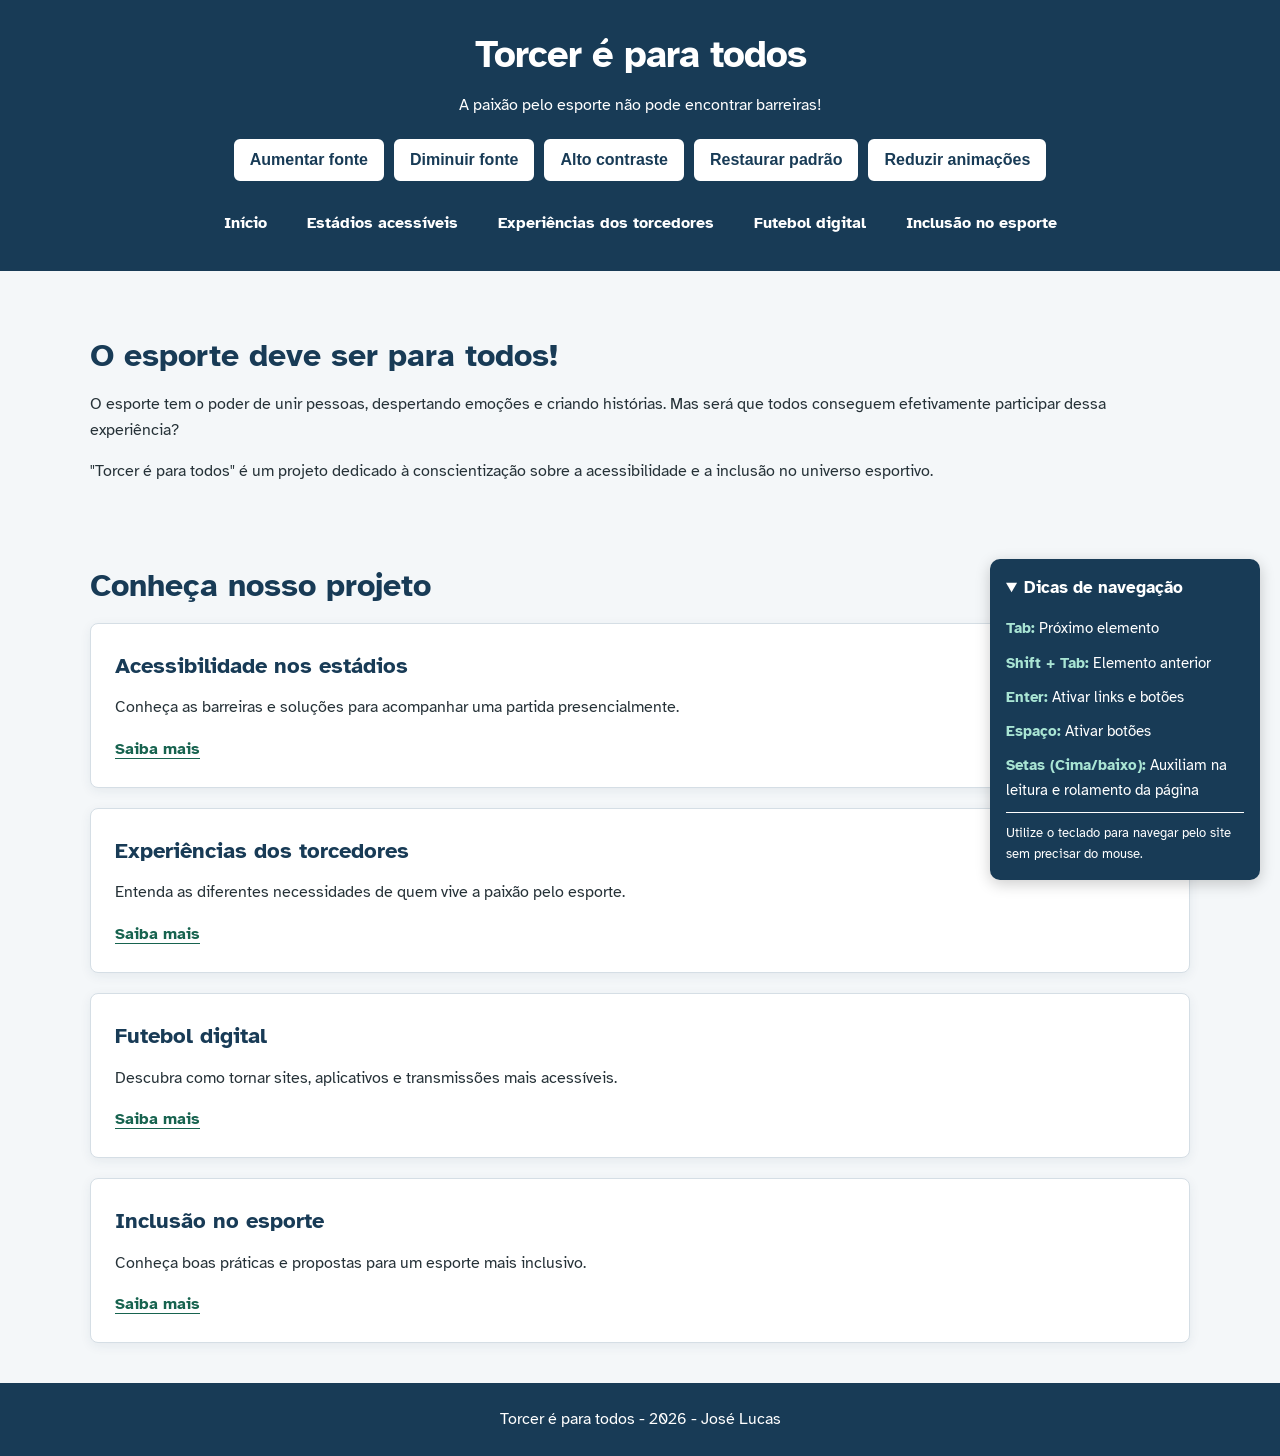
==== index.html @ 879877d7 "Add files via upload" ====
<!DOCTYPE html>
<html lang="pt-BR">
<head>
    <meta charset="UTF-8">
    <meta name="viewport" content="width=device-width, initial-scale=1.0">
    <link rel="stylesheet" href="style.css">
    <link rel="preconnect" href="https://fonts.googleapis.com"> <!-- Fonte criada para ajudar na diferenciação de caracteres-->
    <link rel="preconnect" href="https://fonts.gstatic.com" crossorigin>
    <link href="https://fonts.googleapis.com/css2?family=Atkinson+Hyperlegible:wght@400;700&display=swap" rel="stylesheet">
    <title>Torcer é para todos</title>

</head>

<body>

    <a href="#conteudo" class="skip-link">
        Pular para o conteúdo
    </a>

    <header>
        <h1>Torcer é para todos</h1>
        <p>A paixão pelo esporte não pode encontrar barreiras!</p>

            <div class="controles-acessibilidade"
            aria-label="Controles de acessibilidade">

            <button type="button" id="aumentar-fonte">
                Aumentar fonte
            </button>

            <button type="button" id="diminuir-fonte">
                Diminuir fonte
            </button>

            <button type="button" id="alto-contraste"
                aria-pressed="false">
                Alto contraste
            </button>

            <button type="button" id="restaurar">
                Restaurar padrão
            </button>

            <button type="button" id="reduzir-animacoes"
                aria-pressed="false">
                Reduzir animações
            </button>
            </div>


        <nav aria-label="Navegação principal">
            <ul>
                <li><a href="index.html">Início</a></li>
                <li><a href="estadios.html">Estádios acessíveis</a></li>
                <li><a href="experiencias.html">Experiências dos torcedores</a></li>
                <li><a href="futebol-digital.html">Futebol digital</a></li>
                <li><a href="inclusao.html">Inclusão no esporte</a></li>
            </ul>
        </nav>
    </header>

    <main id="conteudo">

        <section>
            <h2>O esporte deve ser para todos!</h2>

            <p>
                O esporte tem o poder de unir pessoas,
                despertando emoções e criando histórias.
                Mas será que todos conseguem efetivamente
                participar dessa experiência?
            </p>

            <p>
                "Torcer é para todos" é um projeto dedicado
                à conscientização sobre a acessibilidade
                e a inclusão no universo esportivo.
            </p>
        </section>

        <section>
            <h2>Conheça nosso projeto</h2>

            <article>
                <h3>Acessibilidade nos estádios</h3>
                <p>Conheça as barreiras e soluções para
                acompanhar uma partida presencialmente.</p>
                <a href="estadios.html">Saiba mais</a>
            </article>

            <article>
                <h3>Experiências dos torcedores</h3>
                <p>Entenda as diferentes necessidades
                de quem vive a paixão pelo esporte.</p>
                <a href="experiencias.html">Saiba mais</a>
            </article>

            <article>
                <h3>Futebol digital</h3>
                <p>Descubra como tornar sites, aplicativos
                e transmissões mais acessíveis.</p>
                <a href="futebol-digital.html">Saiba mais</a>
            </article>

            <article>
                <h3>Inclusão no esporte</h3>
                <p>Conheça boas práticas e propostas
                para um esporte mais inclusivo.</p>
                <a href="inclusao.html">Saiba mais</a>
            </article>

        </section>

    </main>
    <details class="dicas-teclado" open>

    <summary>
        <span> Dicas de navegação</span>
    </summary>

    <div class="conteudo-dicas">

        <p>
            <strong>Tab:</strong>
            Próximo elemento
        </p>

        <p>
            <strong>Shift + Tab:</strong>
            Elemento anterior
        </p>

        <p>
            <strong>Enter:</strong>
            Ativar links e botões
        </p>

        <p>
            <strong>Espaço:</strong>
            Ativar botões
        </p>

        <p>
            <strong>Setas (Cima/baixo):</strong>
            Auxiliam na leitura e rolamento da página
        </p>

        <p class="aviso-dicas">
            Utilize o teclado para navegar pelo site
            sem precisar do mouse.
        </p>

    </div>

</details>
    <footer>
        <p>Torcer é para todos - 2026 - José Lucas</p>
    </footer>
<script src="js/script.js/script.js"></script>
</body>
</html>
---- style.css ----
/* =================================
   1. CONFIGURAÇÕES GERAIS
================================= */

* {
    margin: 0;
    padding: 0;
    box-sizing: border-box;
}

body {
    font-family: 'Atkinson Hyperlegible', Arial, sans-serif;    background-color: #F4F7F9;
    color: #263238;
    font-size: 16px;
    line-height: 1.6;
}

/* =================================
   2. CABEÇALHO
================================= */

header {
    background-color: #183B56;
    color: #FFFFFF;
    padding: 24px;
    text-align: center;
}

header h1 {
    margin-bottom: 8px;
    font-size: 2rem;
}

header p {
    margin-bottom: 20px;
}

/* =================================
   3. MENU DE NAVEGAÇÃO
================================= */

nav ul {
    list-style: none;
    display: flex;
    justify-content: center;
    flex-wrap: wrap;
    gap: 12px;
}

nav a {
    display: inline-block;
    color: #FFFFFF;
    text-decoration: none;
    padding: 10px 14px;
    border-radius: 6px;
    font-weight: bold;
}

nav a:hover {
    background-color: #FFFFFF;
    color: #183B56;
}

/* =================================
   4. LINK PARA PULAR AO CONTEÚDO
================================= */

body > a:first-of-type {
    position: absolute;
    top: -100px;
    left: 12px;
    background-color: #FFFFFF;
    color: #183B56;
    padding: 12px;
    z-index: 10;
}

body > a:first-of-type:focus {
    top: 12px;
}

/* =================================
   5. CONTEÚDO PRINCIPAL
================================= */

main {
    width: 90%;
    max-width: 1100px;
    margin: 40px auto;
}

section {
    margin-bottom: 40px;
}

h2 {
    color: #183B56;
    font-size: 1.8rem;
    margin-bottom: 16px;
}

h3 {
    color: #183B56;
    font-size: 1.3rem;
    margin-bottom: 12px;
}

p {
    margin-bottom: 16px;
}

/* =================================
   6. ARTIGOS
================================= */

article {
    background-color: #FFFFFF;
    padding: 24px;
    margin-bottom: 20px;
    border-radius: 8px;
    border: 1px solid #D5DEE5;
}

/* =================================
   7. IMAGENS E LEGENDAS
================================= */

figure {
    margin: 20px 0;
}

figure img {
    display: block;
    max-width: 100%;
    height: auto;
    border-radius: 8px;
}

figcaption {
    margin-top: 8px;
    font-size: 0.9rem;
    color: #455A64;
}

/* =================================
   8. LINKS E FOCO DO TECLADO
================================= */

a {
    color: #17634F;
}

a:hover {
    text-decoration: underline;
}


/* ACESSIBILIDADE POR TECLADO */


/* DESTAQUE DE FOCO PARA NAVEGAÇÃO POR TECLADO */

a:focus-visible,
button:focus-visible,
input:focus-visible,
select:focus-visible,
textarea:focus-visible {
    outline: 3px solid #287A68;
    outline-offset: 4px;
    border-radius: 4px;
}

/* Destaque especial para os controles de acessibilidade */
.controles-acessibilidade button:focus-visible {
    outline: 4px solid #FFFFFF;
    outline-offset: 3px;
    box-shadow: 0 0 0 7px #183B56;
}


/* =================================
   9. RODAPÉ
================================= */

footer {
    background-color: #183B56;
    color: #FFFFFF;
    text-align: center;
    padding: 24px;
}

footer p {
    margin-bottom: 0;
}

/* =================================
   10. ADAPTAÇÃO PARA CELULARES
================================= */

@media (max-width: 600px) {

    header {
        padding: 20px 12px;
    }

    header h1 {
        font-size: 1.6rem;
    }

    nav ul {
        flex-direction: column;
        align-items: stretch;
    }

    nav a {
        display: block;
    }

    main {
        width: 92%;
        margin: 24px auto;
    }

    article {
        padding: 18px;
    }


}
header h1 {
    font-size: 2.4rem;
    letter-spacing: -1px;
}

h2 {
    font-size: 2rem;
    line-height: 1.3;
}

h3 {
    font-size: 1.4rem;
}

/* =================================
   11. IDENTIDADE VISUAL DOS CARTÕES
================================= */

article {
    box-shadow: 0 3px 12px rgba(24, 59, 86, 0.07);
    transition: transform 0.2s ease, box-shadow 0.2s ease;
}

article:hover {
    transform: translateY(-3px);
    box-shadow: 0 6px 18px rgba(24, 59, 86, 0.12);
}

/* =================================
   12. LINKS MAIS VISÍVEIS
================================= */

a {
    font-weight: 600;
    text-underline-offset: 4px;
}

/* =================================
   13. MELHOR ORGANIZAÇÃO DO TEXTO
================================= */

main > section:first-child {
    padding: 24px 0;
}

section > article p:last-child {
    margin-bottom: 0;
}

/* =================================
   14. RESPEITO ÀS PREFERÊNCIAS
================================= */

@media (prefers-reduced-motion: reduce) {
    *,
    *::before,
    *::after {
        scroll-behavior: auto !important;
        transition-duration: 0.01ms !important;
        animation-duration: 0.01ms !important;
    }
}

/* CONTROLES DE ACESSIBILIDADE */

.controles-acessibilidade {
    display: flex;
    justify-content: center;
    flex-wrap: wrap;
    gap: 10px;
    margin-bottom: 20px;
}

.controles-acessibilidade button {
    background-color: #FFFFFF;
    color: #183B56;
    border: 2px solid #FFFFFF;
    border-radius: 6px;
    padding: 10px 14px;
    font-size: 1rem;
    font-weight: bold;
    cursor: pointer;
}

.controles-acessibilidade button:hover {
    background-color: #DCEBE7;
}

.controles-acessibilidade button:focus-visible {
    outline: 3px solid #FFFFFF;
    outline-offset: 4px;
}

/* =================================
   MODO DE ALTO CONTRASTE
================================= */

body.alto-contraste {
    background-color: #000000;
    color: #FFFFFF;
}

body.alto-contraste header,
body.alto-contraste footer {
    background-color: #000000;
    color: #FFFFFF;
    border-bottom: 2px solid #FFFF00;
}

body.alto-contraste h1,
body.alto-contraste h2,
body.alto-contraste h3 {
    color: #FFFF00;
}

body.alto-contraste article {
    background-color: #000000;
    color: #FFFFFF;
    border: 2px solid #FFFF00;
}

body.alto-contraste a {
    color: #FFFF00;
}

body.alto-contraste nav a {
    color: #FFFFFF;
}

body.alto-contraste nav a:hover {
    background-color: #FFFF00;
    color: #000000;
}

body.alto-contraste .controles-acessibilidade button {
    background-color: #000000;
    color: #FFFF00;
    border: 2px solid #FFFF00;
}

body.alto-contraste figcaption {
    color: #FFFFFF;
}

/* REDUÇÃO DE ANIMAÇÕES */

body.reduzir-animacoes *,
body.reduzir-animacoes *::before,
body.reduzir-animacoes *::after {
    animation: none !important;
    transition: none !important;
    scroll-behavior: auto !important;
}


/* =================================
   15. DICAS DE NAVEGAÇÃO
================================= */

.dicas-teclado {
    position: fixed;
    right: 20px;
    bottom: 20px;
    width: 270px;
    background-color: #183B56;
    color: #FFFFFF;
    border-radius: 10px;
    padding: 16px;
    box-shadow: 0 4px 15px rgba(0, 0, 0, 0.2);
    z-index: 100;
}

.dicas-teclado summary {
    cursor: pointer;
    font-weight: bold;
    font-size: 1.05rem;
}

.conteudo-dicas {
    margin-top: 14px;
}

.conteudo-dicas p {
    margin-bottom: 10px;
    font-size: 0.95rem;
}

.conteudo-dicas strong {
    color: #A9E5D4;
}

.conteudo-dicas .aviso-dicas {
    font-size: 0.8rem;
    margin-bottom: 0;
    border-top: 1px solid #FFFFFF;
    padding-top: 10px;
}

.dicas-teclado summary:focus-visible {
    outline: 3px solid #FFFFFF;
    outline-offset: 5px;
    border-radius: 3px;
}

/* Em telas pequenas, a caixa não fica sobre o conteúdo */
@media (max-width: 600px) {
    .dicas-teclado {
        position: static;
        width: 90%;
        margin: 20px auto;
    }
}
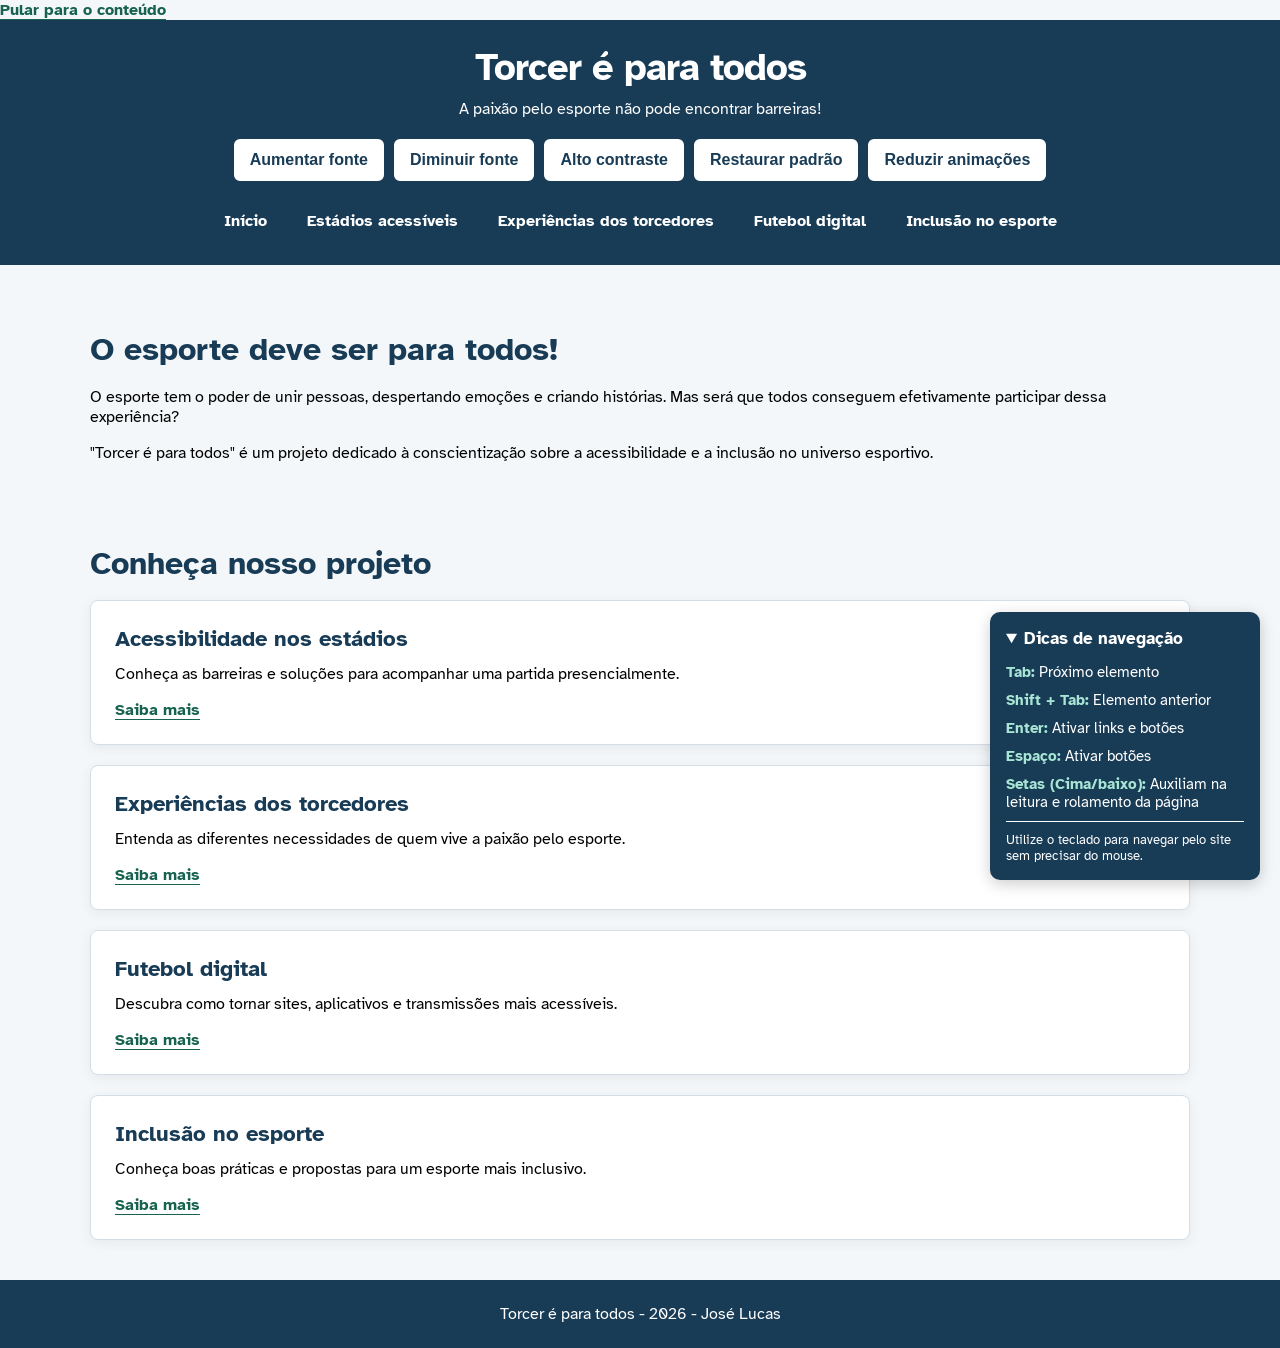
==== commit 363aa657: "Fix HTML structure and script source path" ====
--- a/index.html
+++ b/index.html
@@ -156,6 +156,6 @@
     <footer>
         <p>Torcer é para todos - 2026 - José Lucas</p>
     </footer>
-<script src="js/script.js/script.js"></script>
+<script src=""js/script.js/script.js""></script>
 </body>
-</html>+</html>
--- a/style.css
+++ b/style.css
@@ -1,24 +1,17 @@
-
-/* =================================
-   1. CONFIGURAÇÕES GERAIS
-================================= */
 
 * {
     margin: 0;
     padding: 0;
     box-sizing: border-box;
 }
-
 body {
-    font-family: 'Atkinson Hyperlegible', Arial, sans-serif;    background-color: #F4F7F9;
+    font-family: 'Atkinson Hyperlegible', Arial, sans-serif;    background-color: #F4F7F9; /* fonte desenvolvida visandk maximizar a legibilidade e o reconhecimento de caracteres para leitores com baixa visão
     color: #263238;
     font-size: 16px;
     line-height: 1.6;
 }
 
-/* =================================
-   2. CABEÇALHO
-================================= */
+/* cabeçalho */
 
 header {
     background-color: #183B56;
@@ -36,9 +29,7 @@
     margin-bottom: 20px;
 }
 
-/* =================================
-   3. MENU DE NAVEGAÇÃO
-================================= */
+/* menu  */
 
 nav ul {
     list-style: none;
@@ -62,27 +53,34 @@
     color: #183B56;
 }
 
-/* =================================
-   4. LINK PARA PULAR AO CONTEÚDO
-================================= */
+/* link do pular para conteúdo*/
 
 body > a:first-of-type {
     position: absolute;
-    top: -100px;
+    top: 10px;
     left: 12px;
-    background-color: #FFFFFF;
-    color: #183B56;
-    padding: 12px;
-    z-index: 10;
+    background-color: #183B56;
+    color: #FFFFFF;
+    padding: 8px 12px;
+    border-radius: 6px;
+    font-weight: bold;
+    z-index: 999;
+    opacity: 0.55;
+    text-decoration: none;
+    transition: opacity 0.2s ease;
+}
+
+body > a:first-of-type:hover {
+    opacity: 1;
 }
 
 body > a:first-of-type:focus {
-    top: 12px;
-}
-
-/* =================================
-   5. CONTEÚDO PRINCIPAL
-================================= */
+    opacity: 1;
+    outline: 3px solid #287A68;
+    outline-offset: 3px;
+}
+
+/* conteúdo */
 
 main {
     width: 90%;
@@ -110,9 +108,7 @@
     margin-bottom: 16px;
 }
 
-/* =================================
-   6. ARTIGOS
-================================= */
+/* conteúdos separados */
 
 article {
     background-color: #FFFFFF;
@@ -122,9 +118,7 @@
     border: 1px solid #D5DEE5;
 }
 
-/* =================================
-   7. IMAGENS E LEGENDAS
-================================= */
+/* imagens e legendas */
 
 figure {
     margin: 20px 0;
@@ -143,9 +137,7 @@
     color: #455A64;
 }
 
-/* =================================
-   8. LINKS E FOCO DO TECLADO
-================================= */
+/* links */
 
 a {
     color: #17634F;
@@ -156,10 +148,8 @@
 }
 
 
-/* ACESSIBILIDADE POR TECLADO */
-
-
-/* DESTAQUE DE FOCO PARA NAVEGAÇÃO POR TECLADO */
+/* teclado acessível */
+
 
 a:focus-visible,
 button:focus-visible,
@@ -171,7 +161,7 @@
     border-radius: 4px;
 }
 
-/* Destaque especial para os controles de acessibilidade */
+/* Destaque  para os controles de acessibilidade */
 .controles-acessibilidade button:focus-visible {
     outline: 4px solid #FFFFFF;
     outline-offset: 3px;
@@ -179,9 +169,7 @@
 }
 
 
-/* =================================
-   9. RODAPÉ
-================================= */
+/* footer */
 
 footer {
     background-color: #183B56;
@@ -194,9 +182,7 @@
     margin-bottom: 0;
 }
 
-/* =================================
-   10. ADAPTAÇÃO PARA CELULARES
-================================= */
+/* responsividade pro celular */
 
 @media (max-width: 600px) {
 
@@ -242,9 +228,6 @@
     font-size: 1.4rem;
 }
 
-/* =================================
-   11. IDENTIDADE VISUAL DOS CARTÕES
-================================= */
 
 article {
     box-shadow: 0 3px 12px rgba(24, 59, 86, 0.07);
@@ -256,18 +239,13 @@
     box-shadow: 0 6px 18px rgba(24, 59, 86, 0.12);
 }
 
-/* =================================
-   12. LINKS MAIS VISÍVEIS
-================================= */
 
 a {
     font-weight: 600;
     text-underline-offset: 4px;
 }
 
-/* =================================
-   13. MELHOR ORGANIZAÇÃO DO TEXTO
-================================= */
+/* organização do texto */
 
 main > section:first-child {
     padding: 24px 0;
@@ -277,9 +255,7 @@
     margin-bottom: 0;
 }
 
-/* =================================
-   14. RESPEITO ÀS PREFERÊNCIAS
-================================= */
+/* preferências do usuário */
 
 @media (prefers-reduced-motion: reduce) {
     *,
@@ -291,7 +267,7 @@
     }
 }
 
-/* CONTROLES DE ACESSIBILIDADE */
+/* controles d acessibilidade */
 
 .controles-acessibilidade {
     display: flex;
@@ -321,9 +297,7 @@
     outline-offset: 4px;
 }
 
-/* =================================
-   MODO DE ALTO CONTRASTE
-================================= */
+/* modo alto contraste */
 
 body.alto-contraste {
     background-color: #000000;
@@ -372,7 +346,7 @@
     color: #FFFFFF;
 }
 
-/* REDUÇÃO DE ANIMAÇÕES */
+/* redução de animação */
 
 body.reduzir-animacoes *,
 body.reduzir-animacoes *::before,
@@ -383,9 +357,7 @@
 }
 
 
-/* =================================
-   15. DICAS DE NAVEGAÇÃO
-================================= */
+/* orientação pra navegação */
 
 .dicas-teclado {
     position: fixed;
@@ -432,11 +404,28 @@
     border-radius: 3px;
 }
 
-/* Em telas pequenas, a caixa não fica sobre o conteúdo */
+/* responsididade da caixa de orientação */
 @media (max-width: 600px) {
     .dicas-teclado {
         position: static;
         width: 90%;
         margin: 20px auto;
     }
-}+}
+
+/* efeito na imagem */
+figure img {
+    transition: transform 0.3s ease;
+}
+
+figure img:hover {
+    transform: scale(1.03);
+}
+
+.reduzir-animacoes figure img {
+    transition: none;
+}
+
+.reduzir-animacoes figure img:hover {
+    transform: none;
+}
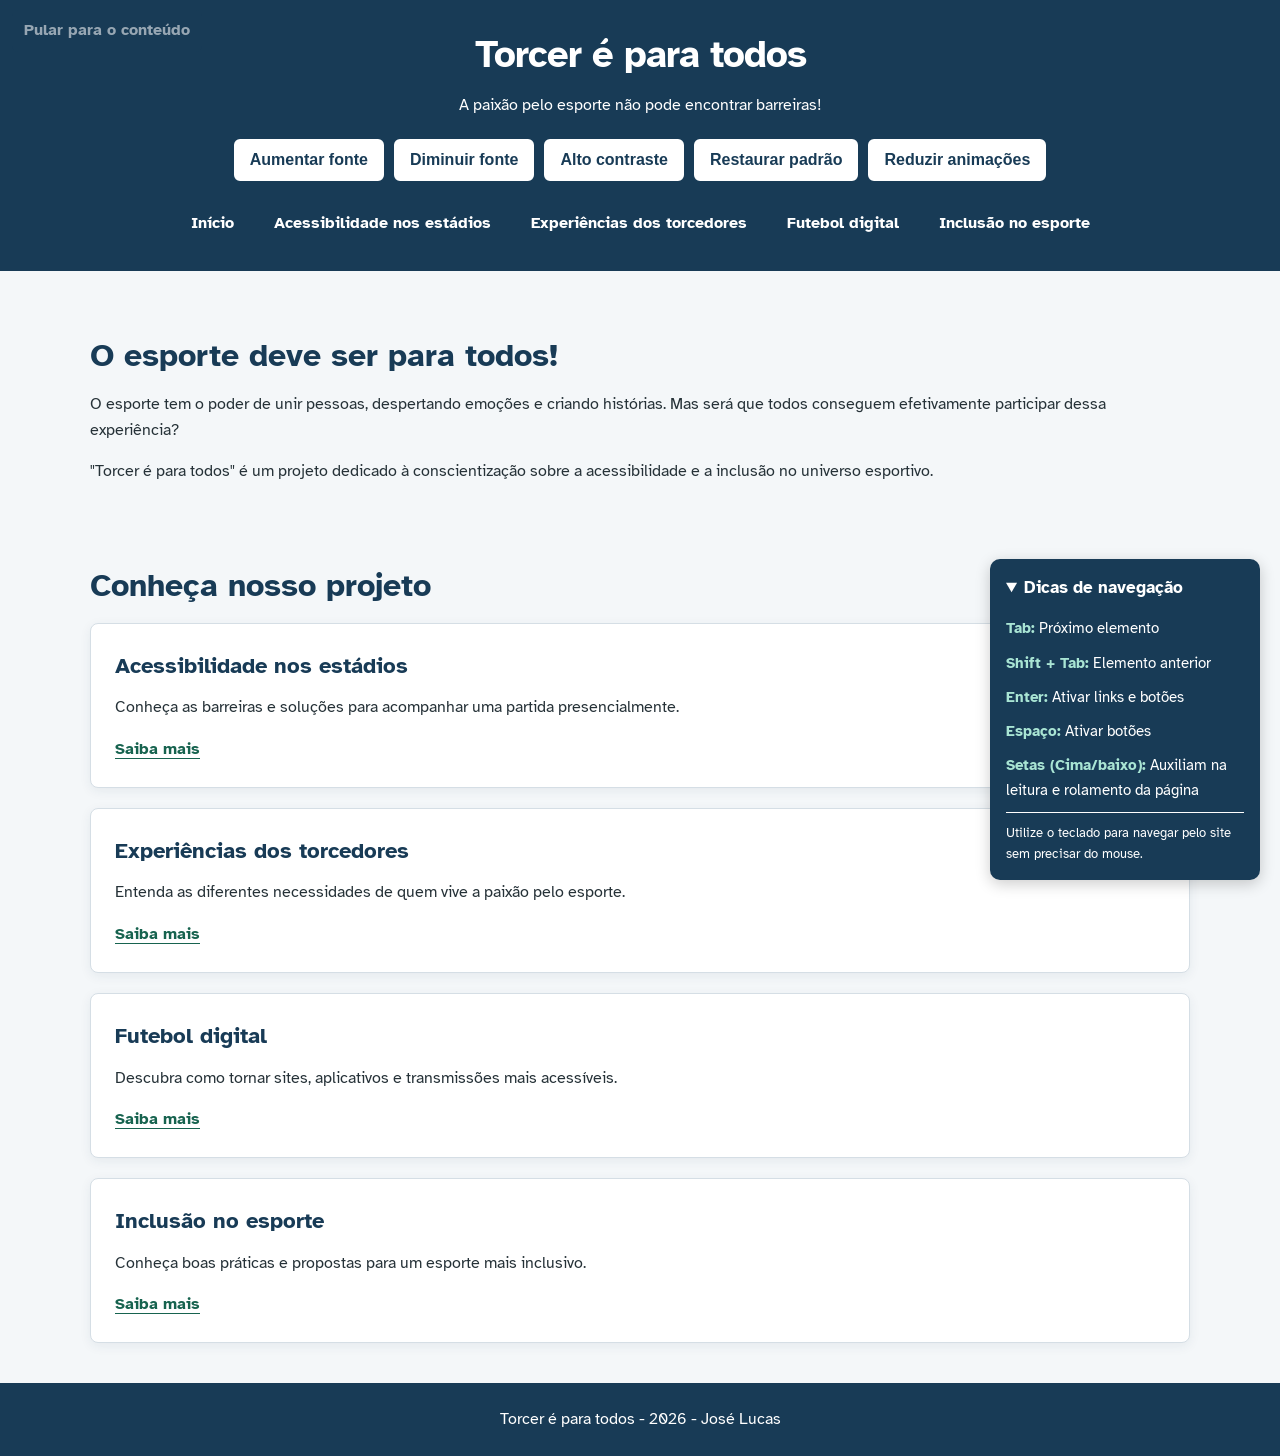
==== commit 5ccc6bb5: "Fix HTML encoding issues in index.html" ====
--- a/index.html
+++ b/index.html
@@ -51,7 +51,7 @@
         <nav aria-label="Navegação principal">
             <ul>
                 <li><a href="index.html">Início</a></li>
-                <li><a href="estadios.html">Estádios acessíveis</a></li>
+                <li><a href="estadios.html">Acessibilidade nos estádios</a></li>
                 <li><a href="experiencias.html">Experiências dos torcedores</a></li>
                 <li><a href="futebol-digital.html">Futebol digital</a></li>
                 <li><a href="inclusao.html">Inclusão no esporte</a></li>
@@ -156,6 +156,6 @@
     <footer>
         <p>Torcer é para todos - 2026 - José Lucas</p>
     </footer>
-<script src=""js/script.js/script.js""></script>
+<script src="js/script.js/script.js"></script>
 </body>
 </html>
--- a/style.css
+++ b/style.css
@@ -5,9 +5,9 @@
     box-sizing: border-box;
 }
 body {
-    font-family: 'Atkinson Hyperlegible', Arial, sans-serif;    background-color: #F4F7F9; /* fonte desenvolvida visandk maximizar a legibilidade e o reconhecimento de caracteres para leitores com baixa visão
+    font-family: 'Atkinson Hyperlegible', Arial, sans-serif;    background-color: #F4F7F9; /* fonte desenvolvida visandk maximizar a legibilidade e o reconhecimento de caracteres para leitores com baixa visão */
     color: #263238;
-    font-size: 16px;
+    font-size: 1rem;
     line-height: 1.6;
 }
 
